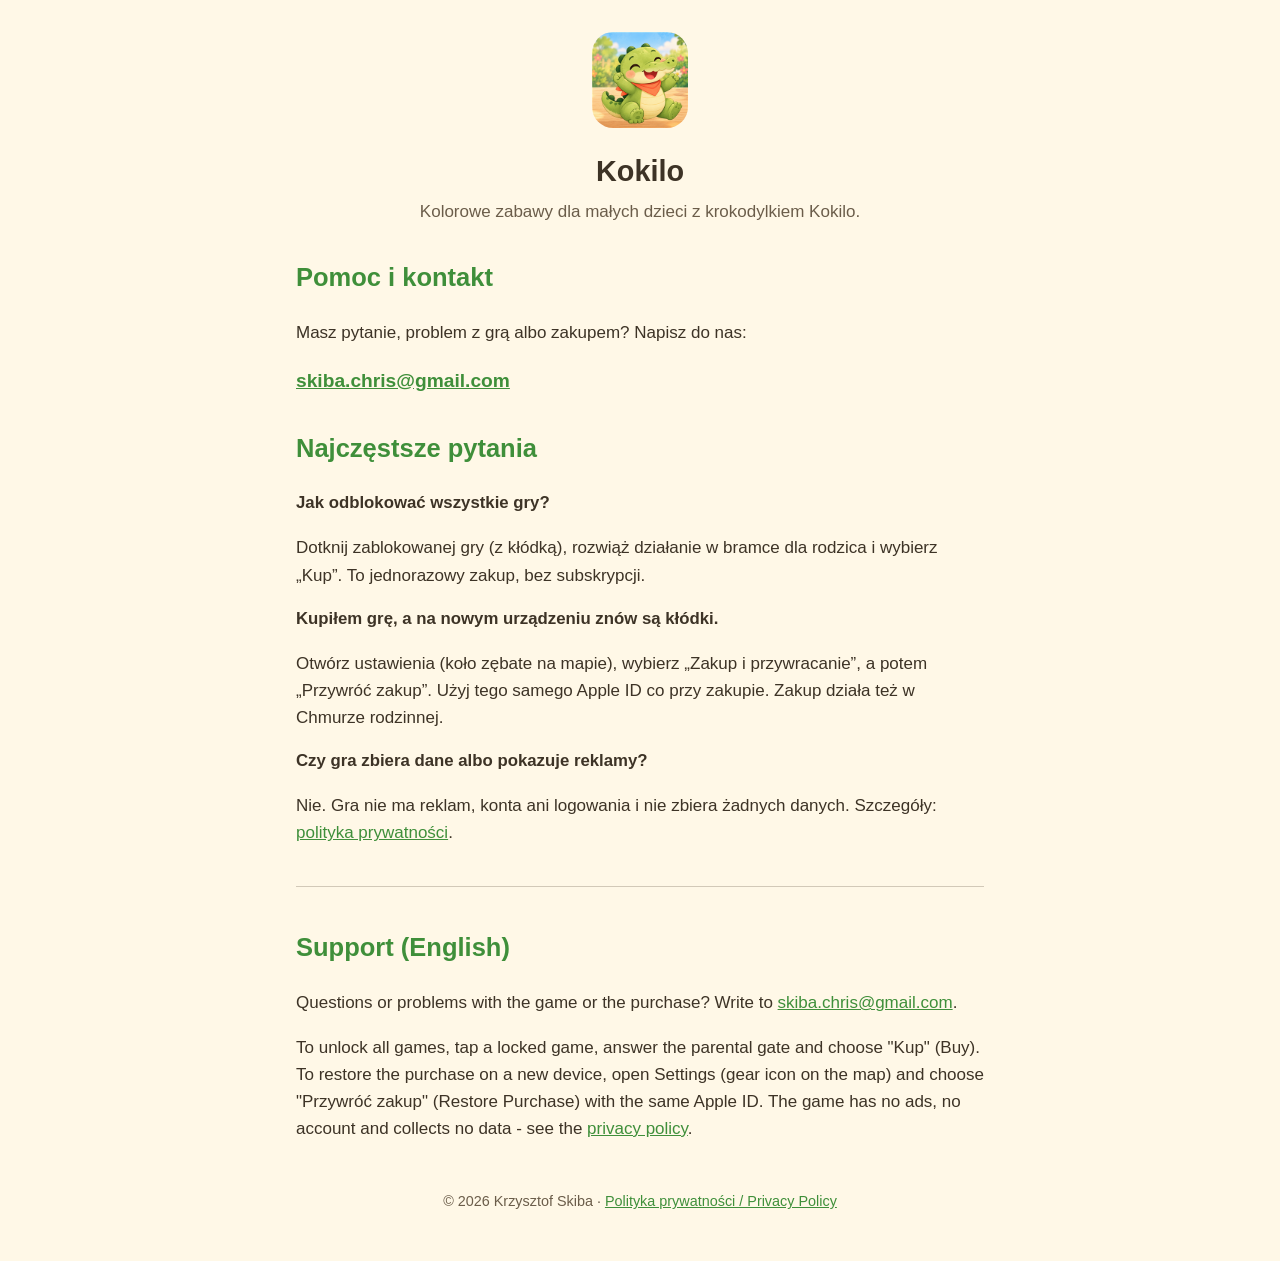
==== index.html @ fb22aa29 "Strona wsparcia i polityka prywatności Kokilo Co-Authored-By: Claude Opus 5.5 <noreply@anthropic.com" ====
<!doctype html>
<html lang="pl">
<head>
<meta charset="utf-8">
<meta name="viewport" content="width=device-width, initial-scale=1">
<title>Kokilo - pomoc i kontakt</title>
<link rel="stylesheet" href="style.css">
</head>
<body>
<main>
  <header>
    <img src="icon.png" alt="Ikona gry Kokilo" width="96" height="96">
    <h1>Kokilo</h1>
    <p class="lead">Kolorowe zabawy dla małych dzieci z krokodylkiem Kokilo.</p>
  </header>

  <section>
    <h2>Pomoc i kontakt</h2>
    <p>Masz pytanie, problem z grą albo zakupem? Napisz do nas:</p>
    <p class="mail"><a href="mailto:skiba.chris@gmail.com">skiba.chris@gmail.com</a></p>
  </section>

  <section>
    <h2>Najczęstsze pytania</h2>
    <h3>Jak odblokować wszystkie gry?</h3>
    <p>Dotknij zablokowanej gry (z kłódką), rozwiąż działanie w bramce dla rodzica i wybierz „Kup”. To jednorazowy zakup, bez subskrypcji.</p>
    <h3>Kupiłem grę, a na nowym urządzeniu znów są kłódki.</h3>
    <p>Otwórz ustawienia (koło zębate na mapie), wybierz „Zakup i przywracanie”, a potem „Przywróć zakup”. Użyj tego samego Apple ID co przy zakupie. Zakup działa też w Chmurze rodzinnej.</p>
    <h3>Czy gra zbiera dane albo pokazuje reklamy?</h3>
    <p>Nie. Gra nie ma reklam, konta ani logowania i nie zbiera żadnych danych. Szczegóły: <a href="privacy.html">polityka prywatności</a>.</p>
  </section>

  <hr>

  <section lang="en">
    <h2>Support (English)</h2>
    <p>Questions or problems with the game or the purchase? Write to <a href="mailto:skiba.chris@gmail.com">skiba.chris@gmail.com</a>.</p>
    <p>To unlock all games, tap a locked game, answer the parental gate and choose "Kup" (Buy). To restore the purchase on a new device, open Settings (gear icon on the map) and choose "Przywróć zakup" (Restore Purchase) with the same Apple ID. The game has no ads, no account and collects no data - see the <a href="privacy.html#en">privacy policy</a>.</p>
  </section>

  <footer>© 2026 Krzysztof Skiba · <a href="privacy.html">Polityka prywatności / Privacy Policy</a></footer>
</main>
</body>
</html>
---- style.css ----
:root {
  --bg: #fff8e7;
  --text: #3d3326;
  --muted: #6b5d4a;
  --accent: #3f8f3a;
  --card: #ffffff;
}
@media (prefers-color-scheme: dark) {
  :root { --bg: #1f1b15; --text: #f3ead8; --muted: #c9bba2; --accent: #8fd387; --card: #2a251d; }
}
* { box-sizing: border-box; }
body { margin: 0; background: var(--bg); color: var(--text); font: 17px/1.6 -apple-system, "Segoe UI", Roboto, sans-serif; }
main { max-width: 720px; margin: 0 auto; padding: 32px 16px 48px; }
header { text-align: center; margin-bottom: 24px; }
header img { border-radius: 22%; }
h1 { margin: 12px 0 4px; font-size: 1.8rem; }
h2 { color: var(--accent); margin-top: 32px; }
h3 { margin-bottom: 4px; font-size: 1.05rem; }
.lead { color: var(--muted); margin: 0; }
.mail { font-size: 1.2rem; font-weight: 600; }
a { color: var(--accent); }
hr { border: 0; border-top: 1px solid var(--muted); opacity: .3; margin: 40px 0; }
footer { margin-top: 48px; text-align: center; color: var(--muted); font-size: .9rem; }
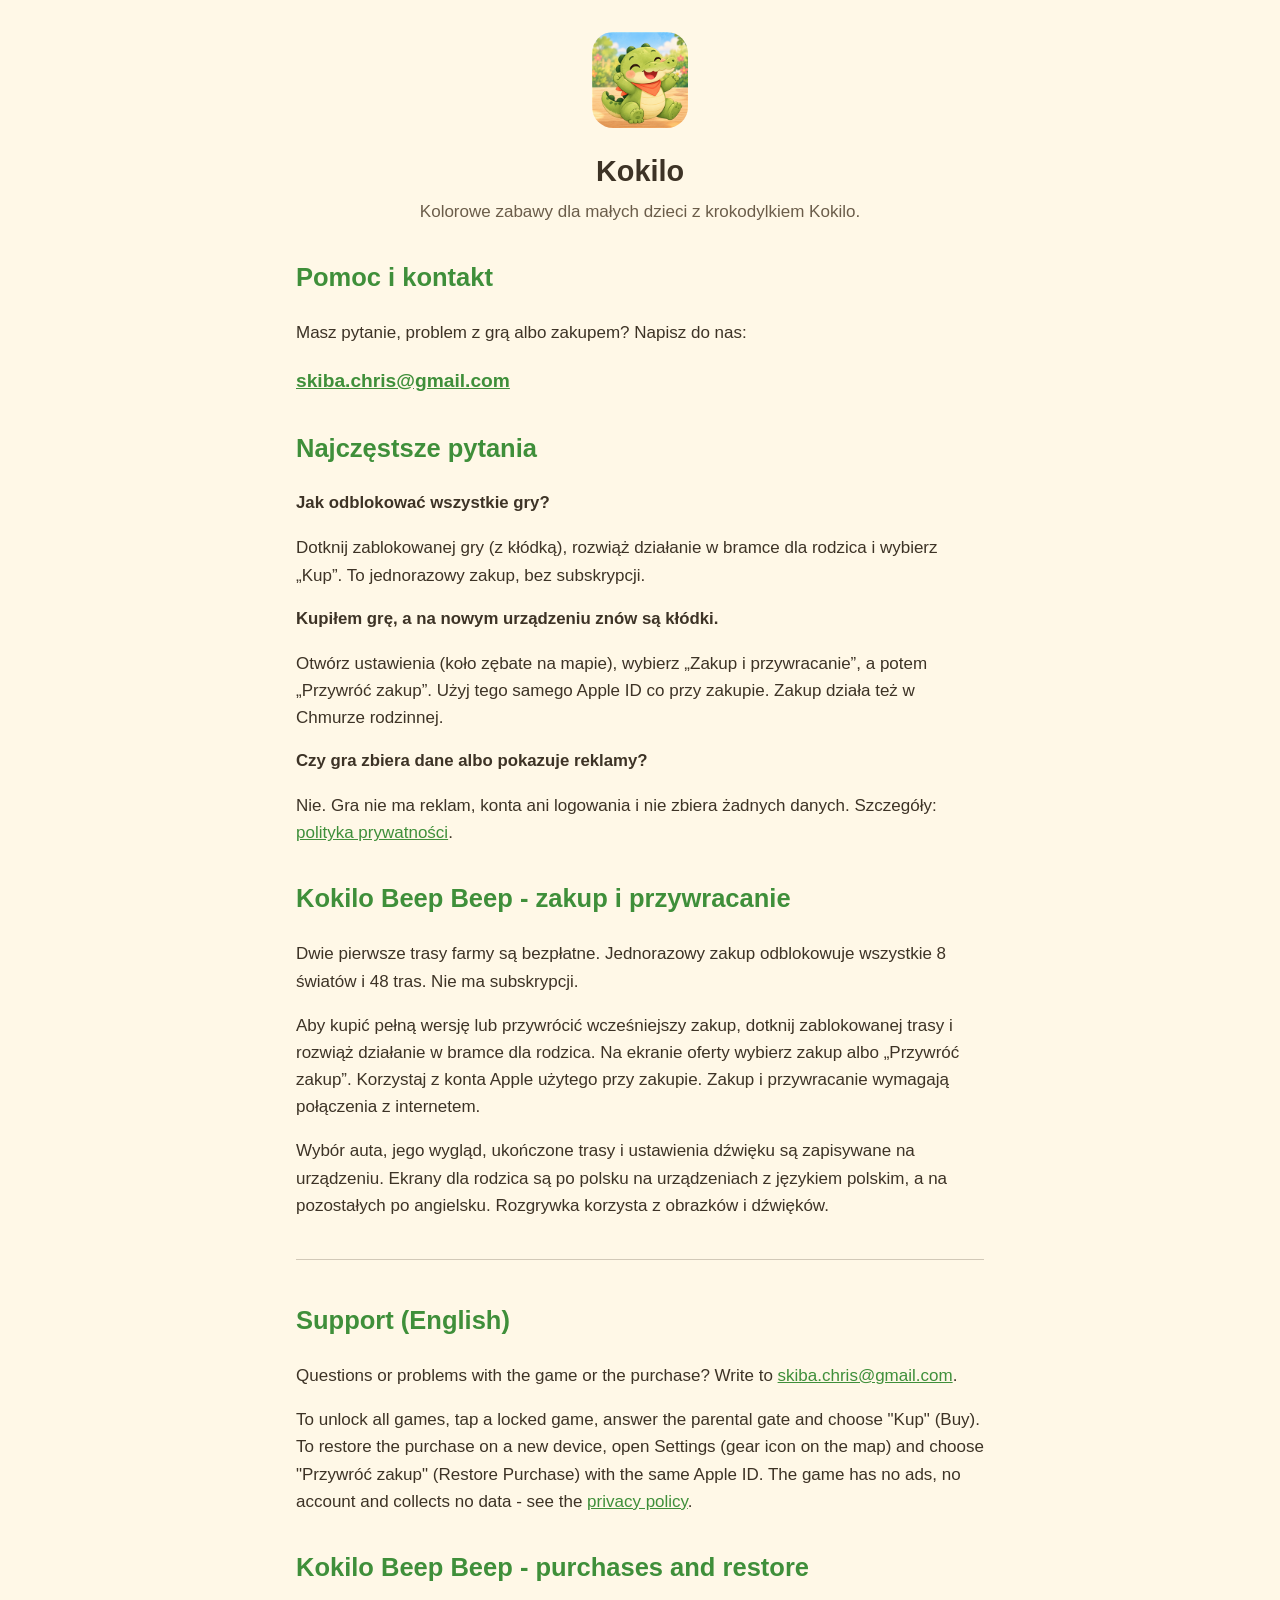
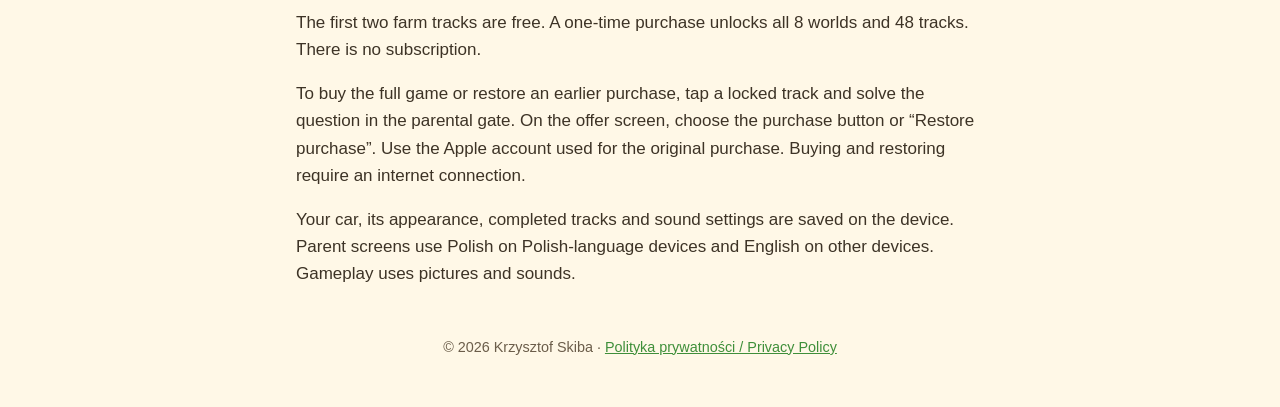
==== commit 65e80f87: "Uzupelnienie pomocy i prywatnosci Kokilo Beep Beep" ====
--- a/index.html
+++ b/index.html
@@ -30,6 +30,13 @@
     <p>Nie. Gra nie ma reklam, konta ani logowania i nie zbiera żadnych danych. Szczegóły: <a href="privacy.html">polityka prywatności</a>.</p>
   </section>
 
+  <section id="beep-beep">
+    <h2>Kokilo Beep Beep - zakup i przywracanie</h2>
+    <p>Dwie pierwsze trasy farmy są bezpłatne. Jednorazowy zakup odblokowuje wszystkie 8 światów i 48 tras. Nie ma subskrypcji.</p>
+    <p>Aby kupić pełną wersję lub przywrócić wcześniejszy zakup, dotknij zablokowanej trasy i rozwiąż działanie w bramce dla rodzica. Na ekranie oferty wybierz zakup albo „Przywróć zakup”. Korzystaj z konta Apple użytego przy zakupie. Zakup i przywracanie wymagają połączenia z internetem.</p>
+    <p>Wybór auta, jego wygląd, ukończone trasy i ustawienia dźwięku są zapisywane na urządzeniu. Ekrany dla rodzica są po polsku na urządzeniach z językiem polskim, a na pozostałych po angielsku. Rozgrywka korzysta z obrazków i dźwięków.</p>
+  </section>
+
   <hr>
 
   <section lang="en">
@@ -38,6 +45,16 @@
     <p>To unlock all games, tap a locked game, answer the parental gate and choose "Kup" (Buy). To restore the purchase on a new device, open Settings (gear icon on the map) and choose "Przywróć zakup" (Restore Purchase) with the same Apple ID. The game has no ads, no account and collects no data - see the <a href="privacy.html#en">privacy policy</a>.</p>
   </section>
 
+<section lang="en">
+  <section id="beep-beep-en">
+    <h2>Kokilo Beep Beep - purchases and restore</h2>
+    <p>The first two farm tracks are free. A one-time purchase unlocks all 8 worlds and 48 tracks. There is no subscription.</p>
+    <p>To buy the full game or restore an earlier purchase, tap a locked track and solve the question in the parental gate. On the offer screen, choose the purchase button or “Restore purchase”. Use the Apple account used for the original purchase. Buying and restoring require an internet connection.</p>
+    <p>Your car, its appearance, completed tracks and sound settings are saved on the device. Parent screens use Polish on Polish-language devices and English on other devices. Gameplay uses pictures and sounds.</p>
+  </section>
+
+</section>
+
   <footer>© 2026 Krzysztof Skiba · <a href="privacy.html">Polityka prywatności / Privacy Policy</a></footer>
 </main>
 </body>
